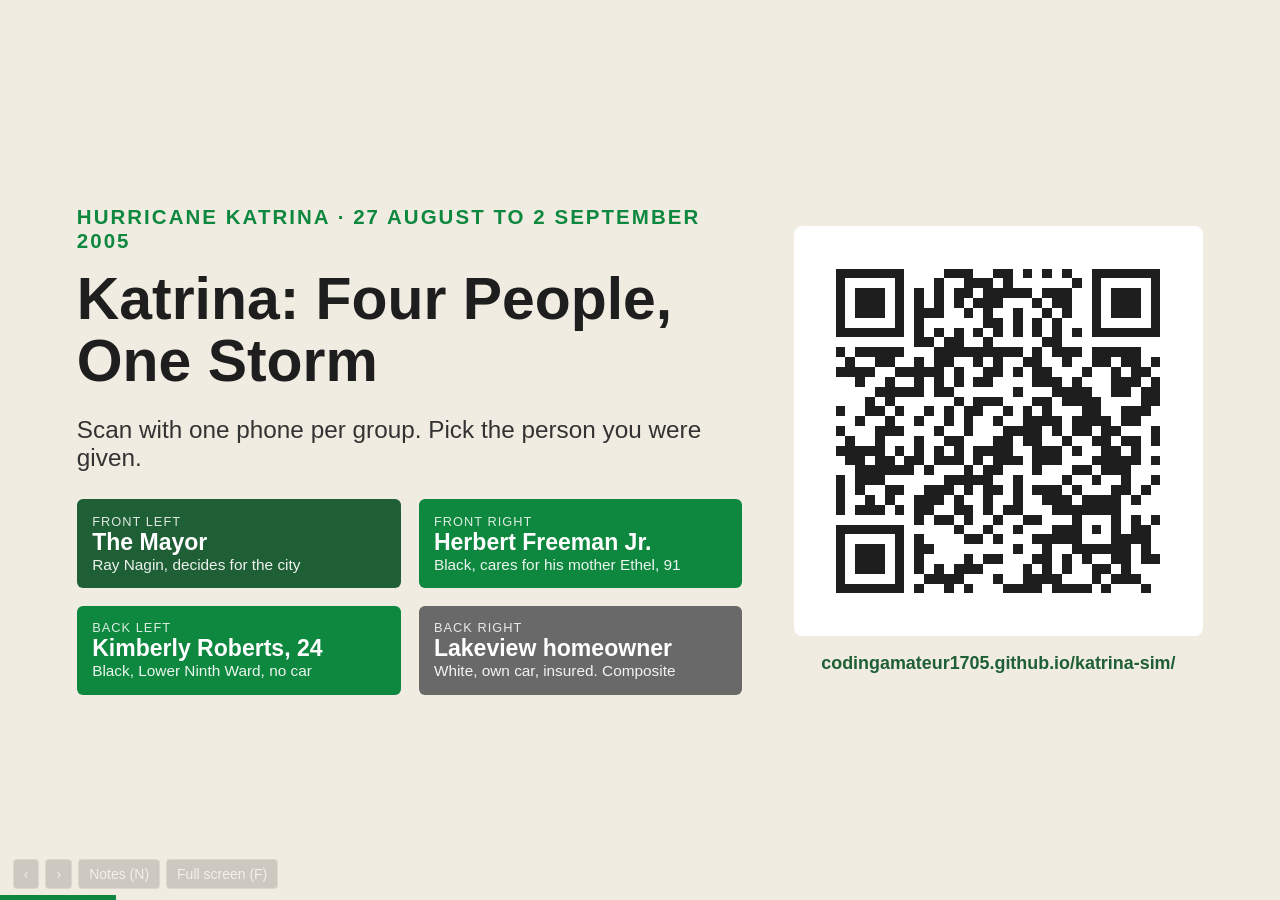
==== presenter.html @ 2e05542e "Katrina simulation: player site, presenter view, media, tests Co-Authored-By: Claude Opus 5.5 <norep" ====
<!DOCTYPE html>
<html lang="en">
<head>
<meta charset="utf-8">
<meta name="viewport" content="width=device-width, initial-scale=1">
<title>Katrina Simulation · Presenter</title>
<meta name="robots" content="noindex">
<link rel="icon" href="data:image/svg+xml,%3Csvg xmlns='http://www.w3.org/2000/svg' viewBox='0 0 32 32'%3E%3Crect width='32' height='32' rx='6' fill='%231F5F35'/%3E%3Cpath d='M16 6a10 10 0 1 0 10 10' stroke='white' stroke-width='3' fill='none'/%3E%3Ccircle cx='16' cy='16' r='3' fill='white'/%3E%3C/svg%3E">
<style>
:root{--g:#0E883F;--dg:#1F5F35;--b:#F1ECE2;--r:#9B2328;--t:#1E1E1E;--gr:#696969;--font:"Gill Sans","Gill Sans Nova","Gill Sans MT",Calibri,Arial,sans-serif}
*{box-sizing:border-box}
html,body{margin:0;height:100%;background:#111;color:var(--t);font-family:var(--font);overflow:hidden}
#stage{position:fixed;inset:0;display:flex;align-items:center;justify-content:center}
.slide{position:relative;width:100vw;height:100vh;overflow:hidden;background:#fff;cursor:pointer;user-select:none}
.bg{position:absolute;inset:0;background:#222 center/cover no-repeat}
.bg video{position:absolute;inset:0;width:100%;height:100%;object-fit:cover}
.shade{position:absolute;inset:0;background:linear-gradient(90deg,rgba(0,0,0,.86) 0%,rgba(0,0,0,.62) 48%,rgba(0,0,0,.15) 100%)}
.content{position:absolute;inset:0;padding:5.5vh 6vw;display:flex;flex-direction:column;justify-content:center;color:#fff}
.eyebrow{font-size:clamp(14px,1.6vw,26px);letter-spacing:.1em;text-transform:uppercase;color:#9FD7B0;font-weight:700}
h1{font-size:clamp(34px,4.6vw,78px);line-height:1.06;margin:.25em 0 .4em;max-width:62vw}
h2{font-size:clamp(28px,3.4vw,58px);line-height:1.1;margin:.2em 0 .5em;max-width:60vw}
.box{background:rgba(255,255,255,.1);border-left:6px solid var(--g);padding:2.2vh 2vw;max-width:56vw;border-radius:4px}
.box.red{border-left-color:#e05a60}
.box h3{margin:0 0 1.2vh;font-size:clamp(14px,1.5vw,24px);letter-spacing:.1em;text-transform:uppercase;color:#cfe9d7}
.box.red h3{color:#f3c1c3}
.box ul{margin:0;padding-left:1.1em;font-size:clamp(20px,2.3vw,40px);line-height:1.3}
.box li{margin:.25em 0}
.credit{position:absolute;right:1.2vw;bottom:1vh;font-size:clamp(10px,.85vw,14px);color:rgba(255,255,255,.75);z-index:3}
.credit.dark{color:#777}
.timer{position:absolute;right:4vw;top:5vh;z-index:4;background:rgba(0,0,0,.55);border:2px solid rgba(255,255,255,.5);color:#fff;border-radius:999px;padding:1.2vh 1.6vw;font-size:clamp(22px,2.6vw,46px);font-weight:700;font-variant-numeric:tabular-nums;cursor:pointer}
.timer.low{border-color:#e05a60;color:#ffb3b6}
.timer small{display:block;font-size:.38em;font-weight:400;letter-spacing:.06em;text-transform:uppercase;opacity:.8;text-align:center}
/* title */
.title{background:var(--b);color:var(--t)}
.title .content{color:var(--t);flex-direction:row;align-items:center;gap:4vw}
.title .l{flex:1.3}
.title h1{color:var(--t);max-width:none}
.title .eyebrow{color:var(--g)}
.title p{font-size:clamp(18px,1.9vw,32px);margin:0 0 3vh;color:#333}
.seats{display:grid;grid-template-columns:1fr 1fr;gap:1.4vw}
.seat{color:#fff;border-radius:6px;padding:1.6vh 1.2vw}
.seat small{display:block;font-size:clamp(11px,1vw,17px);letter-spacing:.08em;text-transform:uppercase;opacity:.85}
.seat b{display:block;font-size:clamp(17px,1.8vw,30px)}
.seat span{font-size:clamp(13px,1.2vw,20px);opacity:.92}
.qr{flex:.8;text-align:center}
.qr img{width:min(32vw,58vh);background:#fff;padding:1vw;border-radius:8px;image-rendering:pixelated}
.qr div{font-size:clamp(14px,1.4vw,24px);font-weight:700;margin-top:1.5vh;word-break:break-all;color:var(--dg)}
/* table */
.tab{background:#fff;color:var(--t)}
.tab .content{color:var(--t);justify-content:flex-start;padding-top:5vh}
.tab h2{color:var(--t);max-width:none;margin-bottom:2.5vh}
table{border-collapse:separate;border-spacing:.5vw;width:100%;table-layout:fixed}
th{font-size:clamp(12px,1.25vw,21px);text-align:left;color:var(--gr);letter-spacing:.05em;text-transform:uppercase;padding:0 .6vw}
td{background:var(--b);font-size:clamp(13px,1.45vw,25px);line-height:1.25;padding:1.4vh .9vw;vertical-align:top;border-radius:4px}
td.who{color:#fff;font-weight:700}
td.who small{display:block;font-weight:400;font-size:.75em;opacity:.9}
.src{font-size:clamp(10px,.95vw,16px);color:var(--gr);margin-top:2vh;line-height:1.35}
/* closing */
.close{background:var(--r)}
.close .content{align-items:center;text-align:center}
.close h1{max-width:80vw;font-size:clamp(34px,4.4vw,74px)}
.close .src{color:rgba(255,255,255,.8);max-width:80vw}
/* chrome */
#bar{position:fixed;left:0;bottom:0;height:5px;background:var(--g);z-index:10;transition:width .2s}
#ctl{position:fixed;left:1vw;bottom:1.2vh;z-index:11;display:flex;gap:6px;opacity:.25;transition:opacity .2s}
#ctl:hover{opacity:1}
#ctl button{background:rgba(0,0,0,.6);color:#fff;border:1px solid rgba(255,255,255,.4);border-radius:4px;padding:6px 10px;font:inherit;font-size:14px;cursor:pointer}
#notes{position:fixed;left:0;right:0;bottom:0;z-index:12;background:#fffbe6;color:#333;padding:14px 22px 22px;font-size:17px;border-top:3px solid #c9a300;display:none;max-height:40vh;overflow:auto}
#notes.on{display:block}
#notes b{display:block;font-size:12px;letter-spacing:.08em;text-transform:uppercase;color:#8a6d00;margin-bottom:4px}
</style>
</head>
<body>
<div id="stage"></div>
<div id="bar"></div>
<div id="ctl"><button id="c-prev" aria-label="Previous">‹</button><button id="c-next" aria-label="Next">›</button><button id="c-notes">Notes (N)</button><button id="c-full">Full screen (F)</button></div>
<div id="notes"></div>
<script src="data.js"></script>
<script src="js/presenter.js"></script>
</body>
</html>
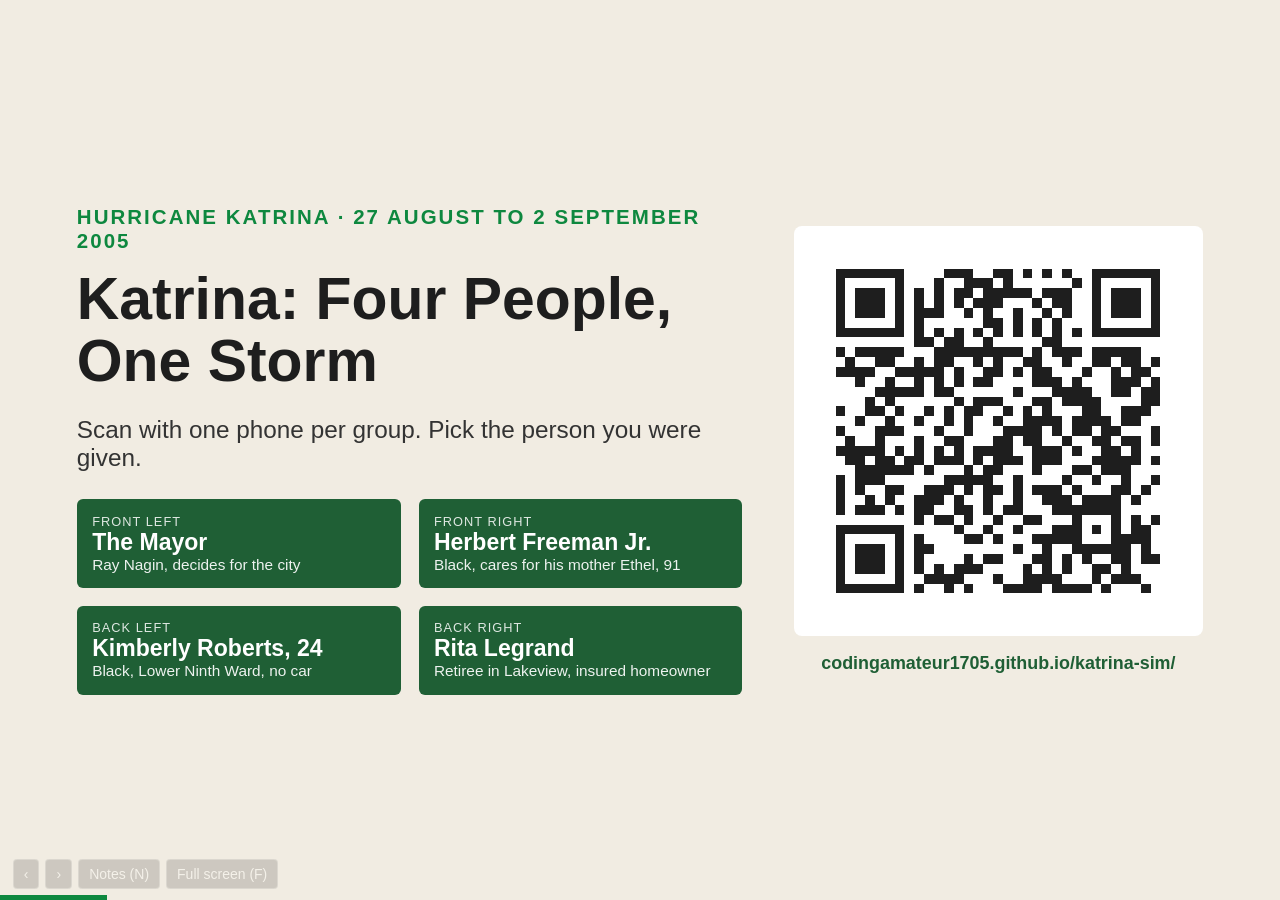
==== commit 753bb0d5: "Student participation: group roles, reasons, felt choice, guesses, four-step debrief with Show to th" ====
--- a/presenter.html
+++ b/presenter.html
@@ -60,6 +60,10 @@
 .close .content{align-items:center;text-align:center}
 .close h1{max-width:80vw;font-size:clamp(34px,4.4vw,74px)}
 .close .src{color:rgba(255,255,255,.8);max-width:80vw}
+.gq{display:inline-block;background:rgba(255,248,230,.95);color:#5a4800;border-radius:6px;padding:1vh 1.2vw;font-size:clamp(14px,1.5vw,24px);margin-bottom:2vh;max-width:56vw}
+.gq b{color:#1E1E1E}
+ol.dql{font-size:clamp(18px,2.1vw,36px);line-height:1.3;margin:0 0 3vh;padding-left:1.2em;max-width:85vw}
+ol.dql li{margin:.4em 0}
 /* chrome */
 #bar{position:fixed;left:0;bottom:0;height:5px;background:var(--g);z-index:10;transition:width .2s}
 #ctl{position:fixed;left:1vw;bottom:1.2vh;z-index:11;display:flex;gap:6px;opacity:.25;transition:opacity .2s}
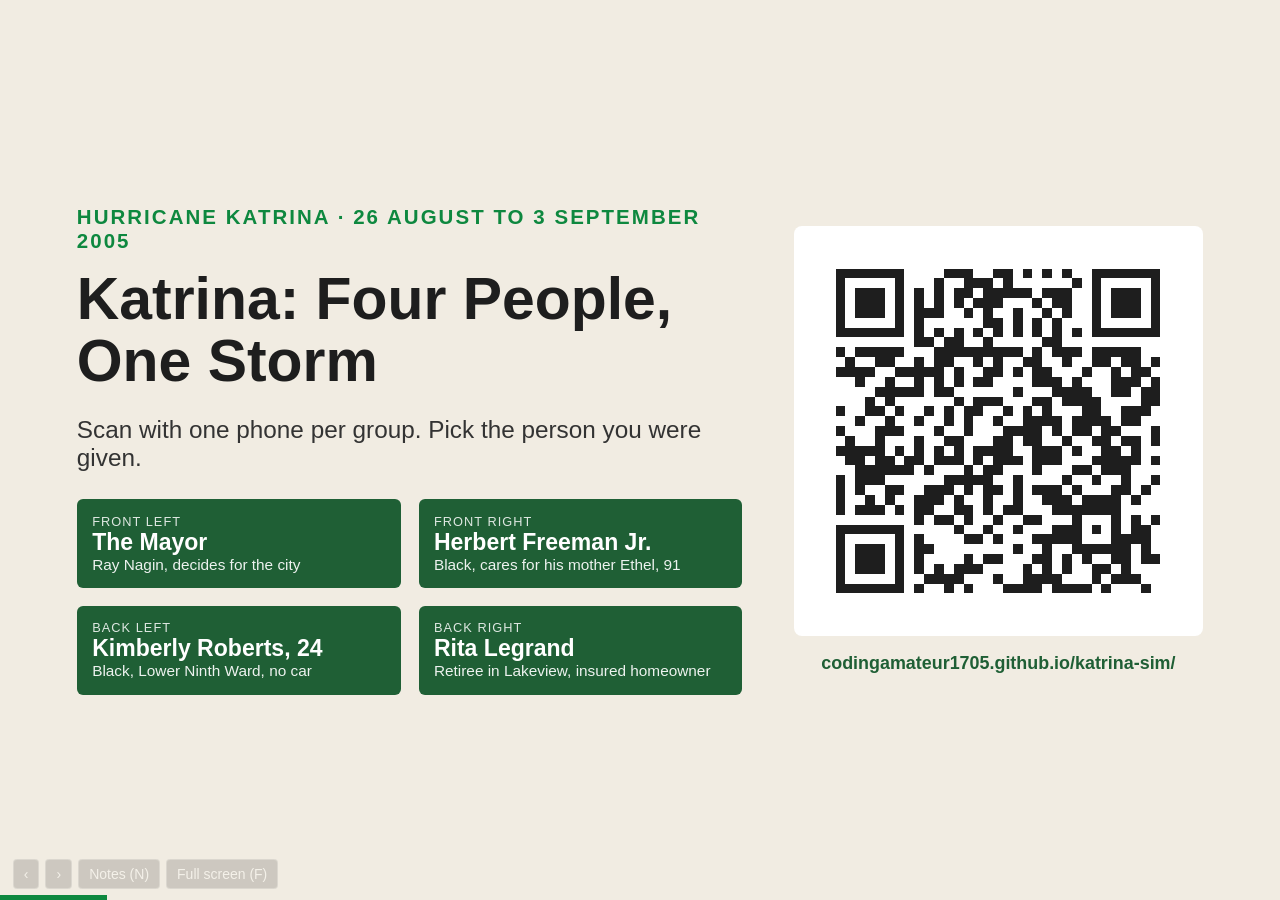
==== commit b9774f50: "Visual and interaction pass: date timeline, sticky ring timer, rising water, rain, tappable locked o" ====
--- a/presenter.html
+++ b/presenter.html
@@ -64,6 +64,22 @@
 .gq b{color:#1E1E1E}
 ol.dql{font-size:clamp(18px,2.1vw,36px);line-height:1.3;margin:0 0 3vh;padding-left:1.2em;max-width:85vw}
 ol.dql li{margin:.4em 0}
+@keyframes fade{from{opacity:0}to{opacity:1}}
+@keyframes up{from{opacity:0;transform:translateY(18px)}to{opacity:1;transform:none}}
+@keyframes kb{from{transform:scale(1.02)}to{transform:scale(1.1)}}
+@media (prefers-reduced-motion:no-preference){
+.slide{animation:fade .5s both}
+.bg{animation:kb 45s ease-out both}
+.content>*{animation:up .55s cubic-bezier(.2,.7,.2,1) both}
+.content>*:nth-child(2){animation-delay:.1s}
+.content>*:nth-child(3){animation-delay:.2s}
+.box li{animation:up .5s cubic-bezier(.2,.7,.2,1) both}
+.box li:nth-child(1){animation-delay:.35s}.box li:nth-child(2){animation-delay:.55s}.box li:nth-child(3){animation-delay:.75s}.box li:nth-child(4){animation-delay:.95s}
+.seat{animation:up .5s both}.seat:nth-child(2){animation-delay:.08s}.seat:nth-child(3){animation-delay:.16s}.seat:nth-child(4){animation-delay:.24s}
+tbody tr{animation:up .5s both}tbody tr:nth-child(2){animation-delay:.12s}tbody tr:nth-child(3){animation-delay:.24s}tbody tr:nth-child(4){animation-delay:.36s}
+}
+.box{border-radius:8px}
+.timer{box-shadow:0 4px 18px rgba(0,0,0,.35)}
 /* chrome */
 #bar{position:fixed;left:0;bottom:0;height:5px;background:var(--g);z-index:10;transition:width .2s}
 #ctl{position:fixed;left:1vw;bottom:1.2vh;z-index:11;display:flex;gap:6px;opacity:.25;transition:opacity .2s}
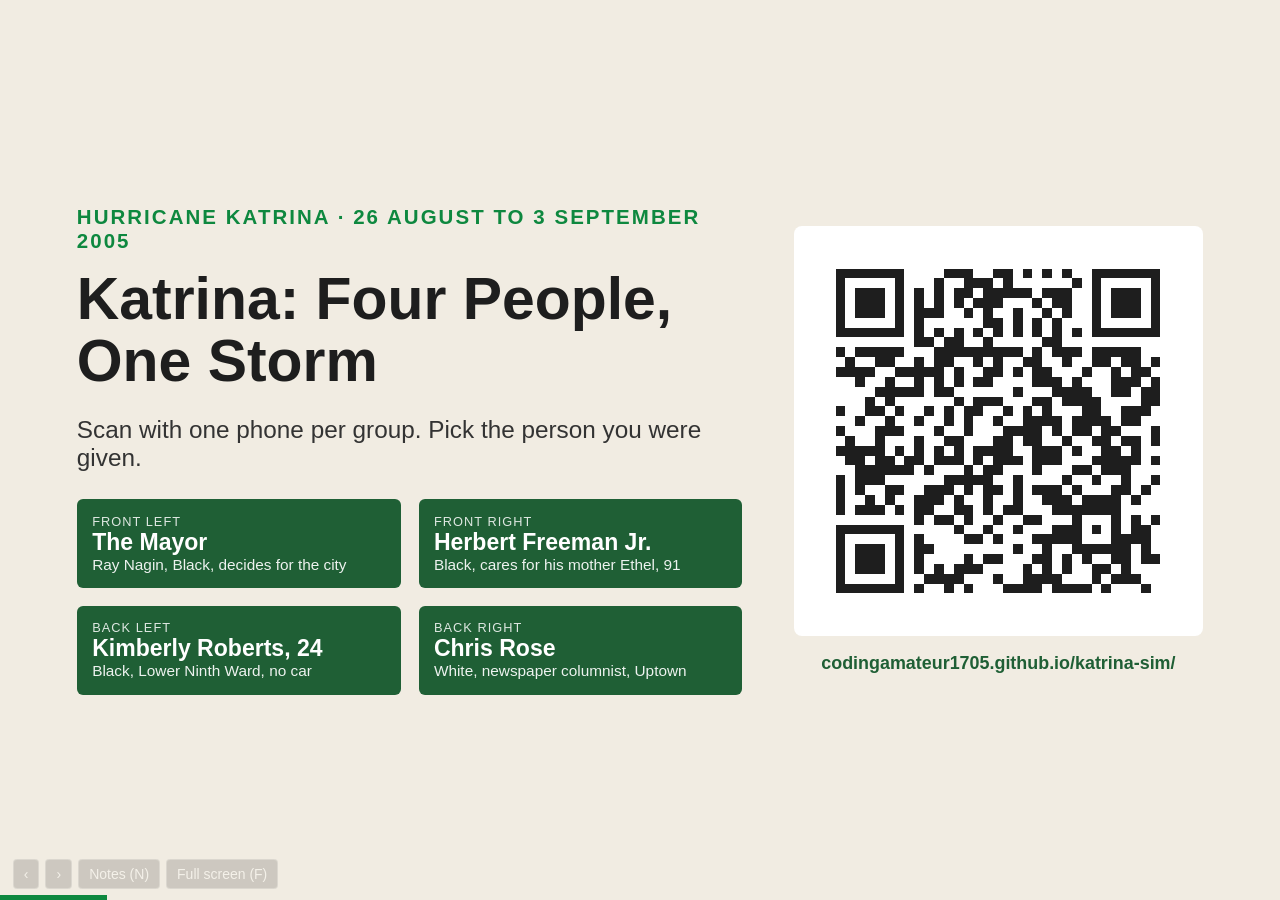
==== commit 8c43e25f: "Add "After Katrina" section: fate screen and projector slide Nagin's 2014 conviction, Herbert Freema" ====
--- a/presenter.html
+++ b/presenter.html
@@ -55,6 +55,11 @@
 td.who{color:#fff;font-weight:700}
 td.who small{display:block;font-weight:400;font-size:.75em;opacity:.9}
 .src{font-size:clamp(10px,.95vw,16px);color:var(--gr);margin-top:2vh;line-height:1.35}
+.aftergrid{display:grid;grid-template-columns:1fr 1fr;gap:1.4vw}
+.acard{background:var(--b);border-radius:6px;overflow:hidden}
+.acard .ahd{color:#fff;font-weight:700;font-size:clamp(13px,1.3vw,22px);padding:1vh 1vw}
+.acard b{display:block;font-size:clamp(15px,1.6vw,27px);line-height:1.2;padding:1.2vh 1vw 0}
+.acard p{margin:.6vh 0 0;padding:0 1vw 1.4vh;font-size:clamp(12px,1.1vw,19px);line-height:1.3;color:#333}
 /* closing */
 .close{background:var(--r)}
 .close .content{align-items:center;text-align:center}
